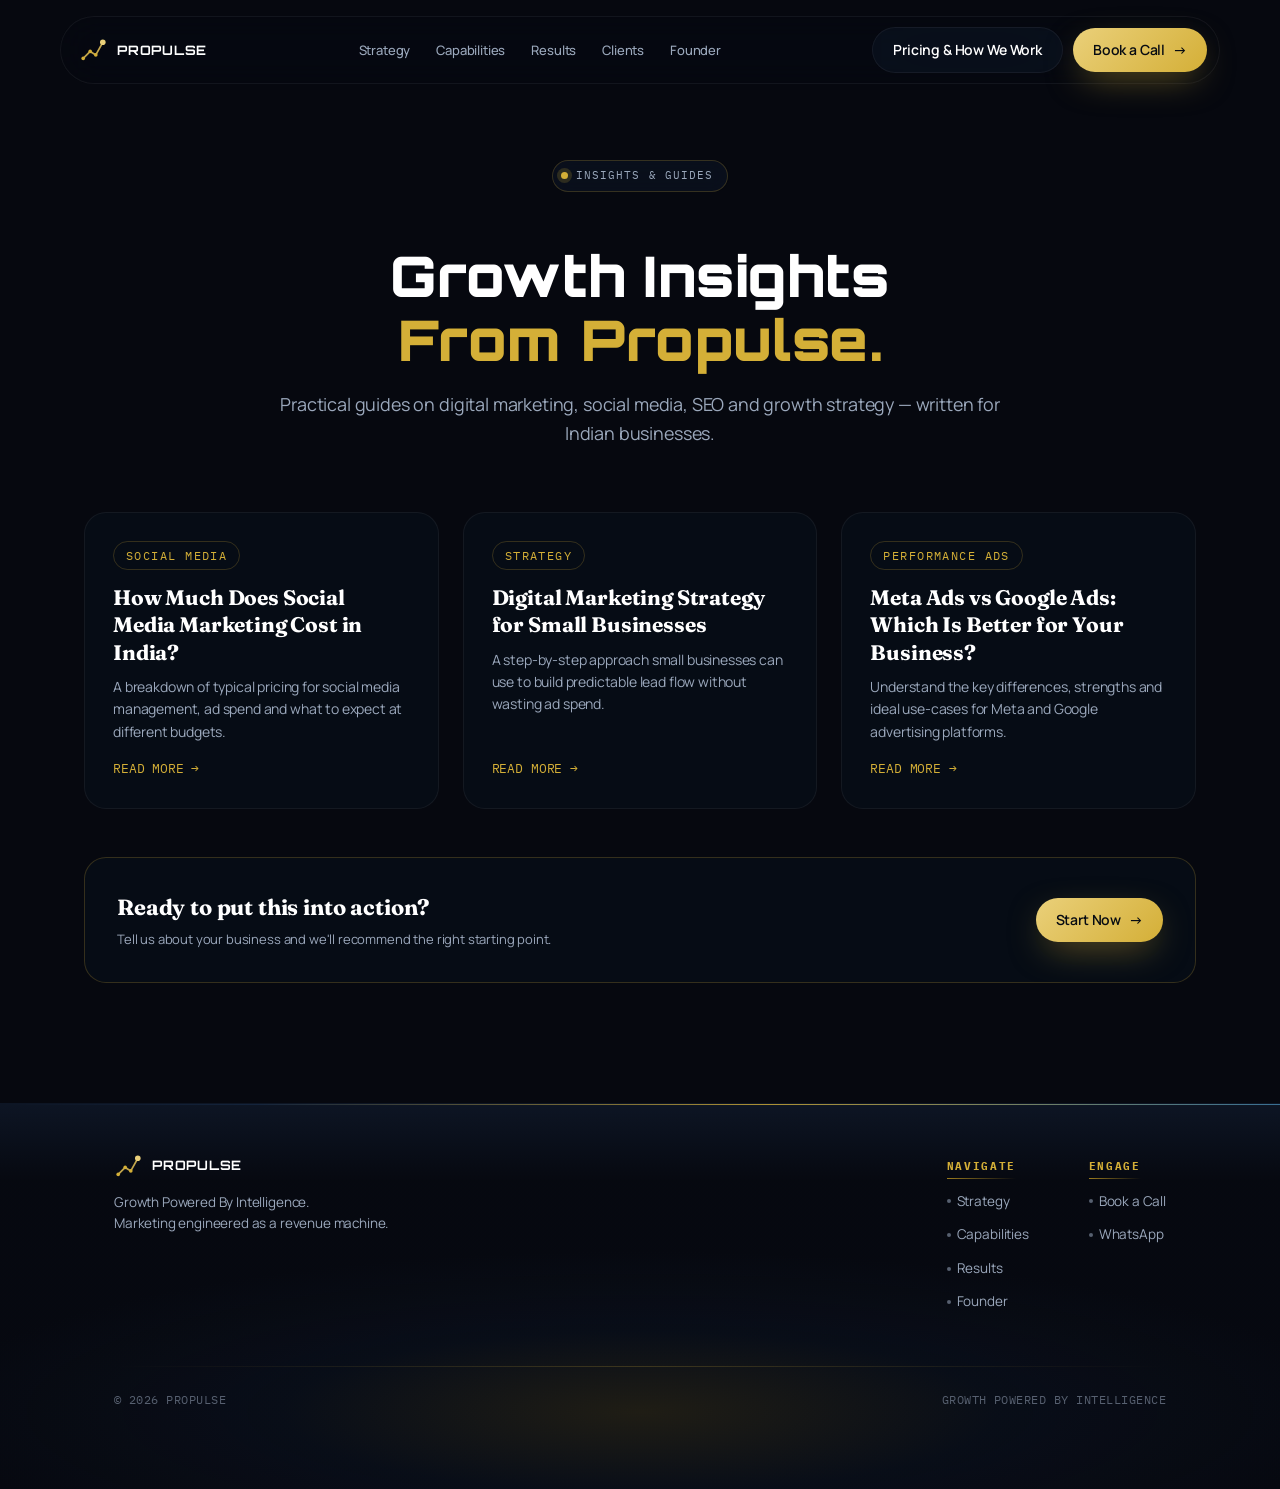
==== blog/index.html @ 57c5f41e "Add SEO blog section with 3 articles and nav links" ====
<!DOCTYPE html>
<html lang="en">
<head>
<meta charset="UTF-8"/>
<meta name="viewport" content="width=device-width,initial-scale=1.0"/>
<title>Digital Marketing Insights & Blog — Propulse</title>
<meta name="description" content="Practical guides on digital marketing, social media marketing, SEO and growth strategy for businesses in India — from Propulse."/>
<meta name="keywords" content="digital marketing blog, social media marketing tips, SEO guide India, digital marketing cost India"/>
<link rel="canonical" href="https://manoj0910wilson.github.io/Propulse/blog/"/>
<meta property="og:title" content="Digital Marketing Insights & Blog — Propulse"/>
<meta property="og:description" content="Practical guides on digital marketing, social media marketing, SEO and growth strategy for businesses in India."/>
<meta property="og:type" content="website"/>
<meta property="og:url" content="https://manoj0910wilson.github.io/Propulse/blog/"/>
<link rel="preconnect" href="https://fonts.googleapis.com">
<link rel="preconnect" href="https://fonts.gstatic.com" crossorigin>
<link href="https://fonts.googleapis.com/css2?family=Orbitron:wght@400;700;900&family=Fraunces:ital,opsz,wght@0,9..144,300..600;1,9..144,300..600&family=Manrope:wght@300;400;500;600;700;800&family=IBM+Plex+Mono:wght@400;500&display=swap" rel="stylesheet">
<link rel="stylesheet" href="../styles.css">
<link rel="stylesheet" href="../extra.css">
</head>
<body class="simple-page">

<nav id="nav" class="nav-static">
  <div class="nav-inner">
    <a href="../index.html" class="brand">
      <svg class="brand-mark" viewBox="0 0 40 40" fill="none" aria-hidden="true">
        <defs><linearGradient id="lg" x1="0" y1="40" x2="40" y2="0"><stop offset="0" stop-color="#9A7B1E"/><stop offset="1" stop-color="#EAD07A"/></linearGradient></defs>
        <path d="M6 32 L16 22 L24 27 L34 9" stroke="url(#lg)" stroke-width="2.5" stroke-linecap="round" stroke-linejoin="round"/>
        <circle cx="6" cy="32" r="2.6" fill="#D4AF37"/><circle cx="16" cy="22" r="2.6" fill="#D4AF37"/><circle cx="24" cy="27" r="2.6" fill="#D4AF37"/><circle cx="34" cy="9" r="4" fill="#EAD07A"/>
      </svg>
      <span>PROPULSE</span>
    </a>
    <div class="nav-links">
      <a href="../index.html#card-strategy">Strategy</a>
      <a href="../index.html#card-capabilities">Capabilities</a>
      <a href="../index.html#card-results">Results</a>
      <a href="../index.html#card-clients">Clients</a>
      <a href="../index.html#card-founder">Founder</a>
    </div>
    <div class="nav-cta">
      <a class="btn btn-ghost" href="../pricing.html">Pricing & How We Work</a>
      <a href="tel:+918939535151" class="btn btn-gold">Book a Call <span class="arr">→</span></a>
      <button class="burger" id="burger" aria-label="Menu"><span></span><span></span><span></span></button>
    </div>
  </div>
</nav>

<div class="mobile-menu" id="mobileMenu">
  <a href="../index.html#card-strategy">Strategy</a>
  <a href="../index.html#card-capabilities">Capabilities</a>
  <a href="../index.html#card-results">Results</a>
  <a href="../index.html#card-clients">Clients</a>
  <a href="../index.html#card-founder">Founder</a>
  <a href="../pricing.html">Pricing & How We Work</a>
  <a href="tel:+918939535151" style="color:var(--gold)">Book a Call</a>
</div>

<main class="simple-main">

  <section class="simple-hero">
    <div class="hero-badge"><span class="dot"></span> INSIGHTS & GUIDES</div>
    <h1 class="simple-title">Growth Insights<br><span>From Propulse.</span></h1>
    <p class="simple-sub">Practical guides on digital marketing, social media, SEO and growth strategy — written for Indian businesses.</p>
  </section>

  <section class="blog-grid">

    <a href="social-media-marketing-cost-india.html" class="blog-card">
      <div class="price-tag gold">SOCIAL MEDIA</div>
      <h3>How Much Does Social Media Marketing Cost in India?</h3>
      <p>A breakdown of typical pricing for social media management, ad spend and what to expect at different budgets.</p>
      <span class="read-more">READ MORE →</span>
    </a>

    <a href="digital-marketing-strategy-small-business.html" class="blog-card">
      <div class="price-tag gold">STRATEGY</div>
      <h3>Digital Marketing Strategy for Small Businesses</h3>
      <p>A step-by-step approach small businesses can use to build predictable lead flow without wasting ad spend.</p>
      <span class="read-more">READ MORE →</span>
    </a>

    <a href="meta-ads-vs-google-ads.html" class="blog-card">
      <div class="price-tag gold">PERFORMANCE ADS</div>
      <h3>Meta Ads vs Google Ads: Which Is Better for Your Business?</h3>
      <p>Understand the key differences, strengths and ideal use-cases for Meta and Google advertising platforms.</p>
      <span class="read-more">READ MORE →</span>
    </a>

  </section>

  <section class="simple-cta-strip">
    <div class="foot-cta-strip">
      <div class="foot-cta-strip-text">
        <h4>Ready to put this into action?</h4>
        <p>Tell us about your business and we'll recommend the right starting point.</p>
      </div>
      <a href="../lead-form.html" class="btn btn-gold">Start Now <span class="arr">→</span></a>
    </div>
  </section>

</main>

<footer id="site-footer" class="footer-static">
  <div class="foot-inner">
    <div class="foot-top">
      <div class="foot-brand">
        <div class="brand">
          <svg class="brand-mark" viewBox="0 0 40 40" fill="none"><defs><linearGradient id="lg2" x1="0" y1="40" x2="40" y2="0"><stop offset="0" stop-color="#9A7B1E"/><stop offset="1" stop-color="#EAD07A"/></linearGradient></defs><path d="M6 32 L16 22 L24 27 L34 9" stroke="url(#lg2)" stroke-width="2.5" stroke-linecap="round" stroke-linejoin="round"/><circle cx="6" cy="32" r="2.6" fill="#D4AF37"/><circle cx="16" cy="22" r="2.6" fill="#D4AF37"/><circle cx="24" cy="27" r="2.6" fill="#D4AF37"/><circle cx="34" cy="9" r="4" fill="#EAD07A"/></svg>
          <span>PROPULSE</span>
        </div>
        <p>Growth Powered By Intelligence.<br>Marketing engineered as a revenue machine.</p>
      </div>
      <div class="foot-cols">
        <div class="foot-col"><h6>Navigate</h6><a href="../index.html#card-strategy">Strategy</a><a href="../index.html#card-capabilities">Capabilities</a><a href="../index.html#card-results">Results</a><a href="../index.html#card-founder">Founder</a></div>
        <div class="foot-col"><h6>Engage</h6><a href="tel:+918939535151">Book a Call</a><a href="https://wa.me/918939535151" target="_blank" rel="noopener">WhatsApp</a></div>
      </div>
    </div>
    <div class="foot-bot">
      <p>© 2026 PROPULSE</p>
      <p>GROWTH POWERED BY INTELLIGENCE</p>
    </div>
  </div>
</footer>

<script>
const burger=document.getElementById('burger'),mm=document.getElementById('mobileMenu');
burger.addEventListener('click',()=>mm.classList.toggle('open'));
</script>
</body>
</html>
---- styles.css ----
/* ═══════════════════════════════════════════════════════
   PROPULSE — IMMERSIVE SCROLL EXPERIENCE
   Fixed Hero · Floating Cards · 3D Three.js · Convergence
═══════════════════════════════════════════════════════ */
:root{
  --bg:#06080f;
  --navy:#0d1524;
  --navy-2:#111827;
  --card:rgba(13,21,36,.75);
  --text:#FFFFFF;
  --muted:#9ba8bc;
  --muted-2:#576070;
  --gold:#D4AF37;
  --gold-bright:#EAD07A;
  --gold-dim:#9A7B1E;
  --gold-glow:rgba(212,175,55,.18);
  --line:rgba(255,255,255,.055);
  --line-gold:rgba(212,175,55,.22);

  --blur:28px;
  --glass:rgba(13,21,36,.6);
  --glass-2:rgba(8,14,24,.72);

  --shadow:0 30px 80px -20px rgba(0,0,0,.9);
  --shadow-gold:0 20px 60px -16px rgba(212,175,55,.35);

  --r-s:10px;--r-m:16px;--r-l:22px;--r-xl:30px;--r-pill:999px;

  --font-display:"Orbitron",monospace;
  --font-serif:"Fraunces",Georgia,serif;
  --font-ui:"Manrope",system-ui,sans-serif;
  --font-mono:"IBM Plex Mono",monospace;
}

*{margin:0;padding:0;box-sizing:border-box}
html{-webkit-text-size-adjust:100%}
body{
  color:var(--text);font-family:var(--font-ui);font-weight:400;line-height:1.6;
  letter-spacing:-.01em;overflow-x:hidden;-webkit-font-smoothing:antialiased;
  background:var(--bg);height:100%;
}
::selection{background:rgba(212,175,55,.25);color:#fff}
a{color:inherit;text-decoration:none}
button{font-family:inherit;cursor:pointer;border:none;background:none;color:inherit}

/* ═══════════════════════════════════════════════════════
   THREE.JS CANVAS — FULL SCREEN FIXED
═══════════════════════════════════════════════════════ */
#three-canvas{
  position:fixed;inset:0;z-index:0;
  background:radial-gradient(ellipse 120% 80% at 50% -10%,rgba(30,58,95,.4) 0%,transparent 55%),
             radial-gradient(ellipse 80% 60% at 100% 20%,rgba(212,175,55,.06) 0%,transparent 50%),
             radial-gradient(ellipse 90% 70% at 0% 80%,rgba(30,58,95,.25) 0%,transparent 55%),
             #06080f;
}

/* ═══════════════════════════════════════════════════════
   SCROLL PROGRESS BAR
═══════════════════════════════════════════════════════ */
#scroll-progress{
  position:fixed;top:0;left:0;height:2px;width:0%;z-index:300;
  background:linear-gradient(90deg,var(--gold-dim),var(--gold-bright),var(--gold-dim));
  box-shadow:0 0 14px 2px rgba(212,175,55,.5);
  transition:width .1s linear;
}

/* ═══════════════════════════════════════════════════════
   STATUS BAR
═══════════════════════════════════════════════════════ */
#status-bar{
  position:fixed;bottom:0;left:0;right:0;z-index:200;
  display:flex;align-items:center;justify-content:space-between;
  padding:8px 24px;
  background:rgba(6,8,15,.85);border-top:1px solid var(--line);
  backdrop-filter:blur(16px);-webkit-backdrop-filter:blur(16px);
  font-family:var(--font-mono);font-size:11px;letter-spacing:.14em;
  transition:opacity .4s;
}
.sb-left{display:flex;align-items:center;gap:20px;flex-wrap:wrap}
.sb-pill{
  display:inline-flex;align-items:center;gap:6px;
  padding:4px 12px;border-radius:var(--r-pill);
  border:1px solid var(--line-gold);background:var(--gold-glow);
  color:var(--gold);font-size:10.5px;letter-spacing:.12em;
  transition:all .4s;
}
.sb-pill .dot{width:6px;height:6px;border-radius:50%;background:var(--muted-2);transition:background .4s,box-shadow .4s}
.sb-pill.active .dot{background:var(--gold);box-shadow:0 0 6px rgba(212,175,55,.7)}
.sb-pill.active{border-color:var(--gold);background:rgba(212,175,55,.12);color:var(--gold-bright)}
.sb-right{display:flex;align-items:center;gap:16px;color:var(--muted-2)}
#sb-section{color:var(--gold);letter-spacing:.18em;font-size:10px}

/* ═══════════════════════════════════════════════════════
   AUDIO TOGGLE
═══════════════════════════════════════════════════════ */
#audio-toggle{
  position:fixed;right:20px;bottom:52px;z-index:210;
  width:44px;height:44px;border-radius:50%;
  background:var(--glass);border:1px solid var(--line-gold);
  display:grid;place-items:center;cursor:pointer;
  backdrop-filter:blur(12px);-webkit-backdrop-filter:blur(12px);
  transition:all .3s;
  box-shadow:0 4px 20px rgba(0,0,0,.5);
}
#audio-toggle:hover{border-color:var(--gold);background:var(--gold-glow);transform:scale(1.08)}
#audio-toggle svg{width:18px;height:18px;stroke:var(--gold);fill:none;stroke-width:1.8;transition:opacity .3s}
#audio-toggle.muted svg.on{opacity:0}
#audio-toggle.muted svg.off{opacity:1}
#audio-toggle:not(.muted) svg.on{opacity:1}
#audio-toggle:not(.muted) svg.off{opacity:0}
.audio-ring{
  position:absolute;border-radius:50%;border:1px solid rgba(212,175,55,.3);
  animation:audioRing 2s ease-out infinite;
}
.audio-ring:nth-child(2){width:56px;height:56px;animation-delay:.5s}
.audio-ring:nth-child(3){width:70px;height:70px;animation-delay:1s}
#audio-toggle.muted .audio-ring{display:none}
@keyframes audioRing{0%{transform:scale(.6);opacity:.8}100%{transform:scale(1);opacity:0}}

/* ═══════════════════════════════════════════════════════
   NAV
═══════════════════════════════════════════════════════ */
#nav{
  position:fixed;top:16px;left:50%;transform:translateX(-50%);z-index:100;
  width:calc(100% - 28px);max-width:1160px;
}
.nav-inner{
  display:flex;align-items:center;justify-content:space-between;
  padding:10px 12px 10px 18px;border-radius:var(--r-pill);
  background:rgba(6,8,15,.5);border:1px solid var(--line);
  backdrop-filter:blur(20px) saturate(160%);-webkit-backdrop-filter:blur(20px) saturate(160%);
  transition:background .4s,border .4s,box-shadow .4s;
}
#nav.scrolled .nav-inner{
  background:rgba(6,8,15,.85);border-color:var(--line-gold);
  box-shadow:0 16px 50px -16px rgba(0,0,0,.8);
}
.brand{display:flex;align-items:center;gap:10px;font-family:var(--font-display);font-size:13px;font-weight:700;letter-spacing:.06em}
.brand-mark{width:28px;height:28px;flex:none}
.nav-links{display:flex;gap:26px;font-size:13px;font-weight:500;color:var(--muted)}
.nav-links a{position:relative;transition:color .25s}
.nav-links a::after{content:"";position:absolute;left:0;bottom:-4px;width:0;height:1px;background:var(--gold);transition:width .3s}
.nav-links a:hover,.nav-links a.active{color:var(--text)}
.nav-links a:hover::after,.nav-links a.active::after{width:100%}
.nav-cta{display:flex;align-items:center;gap:10px}
.btn{display:inline-flex;align-items:center;gap:8px;font-family:var(--font-ui);font-weight:600;font-size:14px;padding:11px 20px;border-radius:var(--r-pill);transition:transform .35s cubic-bezier(.16,1,.3,1),box-shadow .35s,background .25s;white-space:nowrap}
.btn .arr{transition:transform .35s cubic-bezier(.16,1,.3,1)}
.btn:hover .arr{transform:translateX(4px)}
.btn-gold{background:linear-gradient(135deg,var(--gold-bright),var(--gold));color:#070B12;box-shadow:0 12px 36px -10px rgba(212,175,55,.55)}
.btn-gold:hover{transform:translateY(-2px);box-shadow:0 20px 50px -12px rgba(212,175,55,.8)}
.btn-ghost{background:var(--glass);border:1px solid var(--line);color:var(--text);backdrop-filter:blur(var(--blur));-webkit-backdrop-filter:blur(var(--blur))}
.btn-ghost:hover{transform:translateY(-2px);border-color:var(--line-gold)}
.btn-wa{background:linear-gradient(135deg,#2bd16a,#1faa52);color:#04140a;box-shadow:0 12px 36px -10px rgba(37,209,106,.45)}
.btn-wa:hover{transform:translateY(-2px)}
.burger{display:none;flex-direction:column;gap:5px;padding:8px}
.burger span{width:22px;height:2px;background:var(--text);border-radius:2px;transition:.3s}
@media(max-width:900px){.nav-links{display:none}.nav-cta .btn-ghost{display:none}.burger{display:flex}}

.mobile-menu{
  position:fixed;inset:0;z-index:99;background:rgba(4,6,12,.97);
  backdrop-filter:blur(24px);-webkit-backdrop-filter:blur(24px);
  display:flex;flex-direction:column;justify-content:center;align-items:center;gap:6px;
  opacity:0;pointer-events:none;transition:opacity .4s;
}
.mobile-menu.open{opacity:1;pointer-events:auto}
.mobile-menu a{font-family:var(--font-serif);font-size:32px;color:var(--muted);padding:8px;transition:color .25s}
.mobile-menu a:hover{color:var(--gold)}

/* ═══════════════════════════════════════════════════════
   SCROLL CONTAINER — IMMERSIVE
═══════════════════════════════════════════════════════ */
#scroll-container{position:relative;z-index:10}

/* ═══════════════════════════════════════════════════════
   FIXED HERO
═══════════════════════════════════════════════════════ */
#hero{
  position:fixed;inset:0;z-index:10;
  display:flex;align-items:center;justify-content:center;
  pointer-events:none;
  transition:opacity .6s ease,transform .6s ease;
}
#hero.hidden{opacity:0;transform:scale(.97);pointer-events:none}
.hero-content{
  text-align:center;max-width:820px;padding:0 24px;
  pointer-events:auto;
}
.hero-badge{
  display:inline-flex;align-items:center;gap:8px;padding:6px 14px 6px 8px;
  border-radius:var(--r-pill);background:var(--glass);border:1px solid var(--line-gold);
  font-family:var(--font-mono);font-size:11px;letter-spacing:.1em;color:var(--muted);
  backdrop-filter:blur(10px);-webkit-backdrop-filter:blur(10px);
  margin-bottom:32px;
  animation:fadeSlideUp .9s cubic-bezier(.16,1,.3,1) .2s both;
}
.hero-badge .dot{width:7px;height:7px;border-radius:50%;background:var(--gold);box-shadow:0 0 0 4px rgba(212,175,55,.18);animation:pulseDot 2.6s ease-in-out infinite}
@keyframes pulseDot{0%,100%{box-shadow:0 0 0 4px rgba(212,175,55,.18)}50%{box-shadow:0 0 0 10px rgba(212,175,55,0)}}

.hero-title{
  font-family:var(--font-display);font-size:clamp(40px,7.5vw,92px);
  font-weight:900;letter-spacing:.04em;line-height:1.0;
  margin-bottom:20px;
}
.hero-title .line1{
  display:block;
  animation:fadeSlideUp .95s cubic-bezier(.16,1,.3,1) .35s both;
}
.hero-title .line2{
  display:block;color:var(--gold);
  animation:glitch 6s steps(1) 1.4s infinite,fadeSlideUp .95s cubic-bezier(.16,1,.3,1) .5s both;
  position:relative;
}
@keyframes glitch{
  0%,90%,100%{clip-path:none;transform:none;text-shadow:0 0 30px rgba(212,175,55,.6)}
  91%{clip-path:inset(20% 0 60% 0);transform:translateX(-3px);text-shadow:-3px 0 #ff006e,3px 0 #00ffff}
  92%{clip-path:inset(60% 0 10% 0);transform:translateX(3px);text-shadow:3px 0 #ff006e,-3px 0 #00ffff}
  93%{clip-path:none;transform:none;text-shadow:0 0 30px rgba(212,175,55,.6)}
  94%{clip-path:inset(40% 0 40% 0);transform:translateX(-2px);text-shadow:-2px 0 #ff006e}
  95%{clip-path:none;transform:none;text-shadow:0 0 30px rgba(212,175,55,.6)}
}
@keyframes fadeSlideUp{from{opacity:0;transform:translateY(24px)}to{opacity:1;transform:none}}

.hero-sub{
  color:var(--muted);font-size:clamp(15px,1.4vw,19px);
  max-width:480px;margin:0 auto 36px;
  animation:fadeSlideUp .95s cubic-bezier(.16,1,.3,1) .65s both;
}
.hero-cta{
  display:flex;gap:12px;justify-content:center;flex-wrap:wrap;
  animation:fadeSlideUp .95s cubic-bezier(.16,1,.3,1) .8s both;
}
.scroll-hint{
  position:absolute;bottom:88px;left:50%;transform:translateX(-50%);
  font-family:var(--font-mono);font-size:10px;letter-spacing:.2em;color:var(--muted-2);
  display:flex;flex-direction:column;align-items:center;gap:8px;
  animation:fadeSlideUp 1s ease 1.6s both;
  pointer-events:none;
}
.scroll-hint::after{content:"";width:1px;height:36px;background:linear-gradient(180deg,var(--muted-2),transparent);animation:scrollPulse 2s ease-in-out infinite}
@keyframes scrollPulse{0%,100%{opacity:.4;transform:scaleY(.8)}50%{opacity:1;transform:scaleY(1)}}

/* ═══════════════════════════════════════════════════════
   SCROLL SPACER — creates the scroll journey
═══════════════════════════════════════════════════════ */
.scroll-spacer{height:100vh;position:relative;z-index:-1}

/* ═══════════════════════════════════════════════════════
   FLOATING SCROLL CARDS — 3D IMMERSIVE UPGRADE
═══════════════════════════════════════════════════════ */
.float-section{
  min-height:100vh;display:flex;align-items:center;justify-content:center;
  padding:80px 24px 80px;position:relative;z-index:20;
  perspective:1400px;
}

/* Ambient glow orb that follows cursor inside card */
.card-ambient-orb{
  position:absolute;width:420px;height:420px;border-radius:50%;
  background:radial-gradient(circle,rgba(212,175,55,.22) 0%,rgba(30,58,95,.12) 40%,transparent 70%);
  filter:blur(40px);pointer-events:none;
  transform:translate(-50%,-50%);
  transition:opacity .5s;opacity:0;z-index:0;
}

/* Holographic scan line overlay */
.card-holo-scan{
  position:absolute;inset:0;border-radius:inherit;pointer-events:none;z-index:1;overflow:hidden;
  opacity:0;transition:opacity .4s;
}
.card-holo-scan::after{
  content:"";position:absolute;left:0;right:0;height:2px;
  background:linear-gradient(90deg,transparent,rgba(212,175,55,.6),rgba(100,200,255,.4),rgba(212,175,55,.6),transparent);
  filter:blur(1px);
  animation:holoScan 3s linear infinite;
  box-shadow:0 0 12px 2px rgba(212,175,55,.3);
}
@keyframes holoScan{
  0%{top:-2px;opacity:0}
  5%{opacity:1}
  95%{opacity:1}
  100%{top:100%;opacity:0}
}

/* Corner hex accents */
.card-corner{
  position:absolute;width:28px;height:28px;pointer-events:none;z-index:2;opacity:0;
  transition:opacity .4s;
}
.card-corner svg{stroke:var(--gold);fill:none;stroke-width:1.5;opacity:.7}
.card-corner.tl{top:12px;left:12px}
.card-corner.tr{top:12px;right:12px;transform:rotate(90deg)}
.card-corner.bl{bottom:12px;left:12px;transform:rotate(-90deg)}
.card-corner.br{bottom:12px;right:12px;transform:rotate(180deg)}

/* Edge light beams */
.card-edge-light{
  position:absolute;pointer-events:none;z-index:1;
  background:linear-gradient(90deg,transparent,rgba(212,175,55,.15),transparent);
  opacity:0;transition:opacity .6s;border-radius:inherit;
}
.card-edge-light.top{top:0;left:0;right:0;height:1px;
  background:linear-gradient(90deg,transparent,rgba(212,175,55,.8),rgba(100,210,255,.4),rgba(212,175,55,.8),transparent)}
.card-edge-light.left{top:0;bottom:0;left:0;width:1px;
  background:linear-gradient(180deg,transparent,rgba(212,175,55,.5),transparent)}

/* Depth grid pattern */
.card-depth-grid{
  position:absolute;inset:0;border-radius:inherit;pointer-events:none;z-index:0;opacity:0;
  background-image:
    linear-gradient(rgba(212,175,55,.025) 1px,transparent 1px),
    linear-gradient(90deg,rgba(212,175,55,.025) 1px,transparent 1px);
  background-size:40px 40px;
  transition:opacity .5s;
}

.float-card{
  width:100%;max-width:900px;
  background:var(--glass-2);border:1px solid var(--line);
  border-radius:var(--r-xl);padding:clamp(32px,5vw,64px);
  backdrop-filter:blur(var(--blur)) saturate(140%);-webkit-backdrop-filter:blur(var(--blur)) saturate(140%);
  box-shadow:var(--shadow),inset 0 1px 0 rgba(255,255,255,.06);
  position:relative;overflow:hidden;
  opacity:0;
  transform:translateY(80px) translateZ(-120px) rotateX(8deg) scale(.95);
  transition:
    opacity 1.1s cubic-bezier(.16,1,.3,1),
    transform 1.1s cubic-bezier(.16,1,.3,1),
    box-shadow .5s ease;
  will-change:transform;
  transform-style:preserve-3d;
  cursor:none;
}

/* Gradient border */
.float-card::before{
  content:"";position:absolute;inset:0;border-radius:inherit;padding:1px;pointer-events:none;z-index:3;
  background:linear-gradient(135deg,rgba(255,255,255,.35),rgba(255,255,255,0) 30%,rgba(212,175,55,0) 60%,rgba(212,175,55,.35));
  -webkit-mask:linear-gradient(#000 0 0) content-box,linear-gradient(#000 0 0);
  -webkit-mask-composite:xor;mask-composite:exclude;
  opacity:.5;transition:opacity .4s;
}

/* Active glow state */
.float-card::after{
  content:"";position:absolute;inset:-2px;border-radius:calc(var(--r-xl)+2px);pointer-events:none;z-index:-1;
  background:transparent;
  box-shadow:0 0 0 0 transparent;
  transition:box-shadow .5s ease;
}

.float-card:hover::before{opacity:1}
.float-card:hover::after{
  box-shadow:
    0 0 40px 4px rgba(212,175,55,.15),
    0 0 80px 8px rgba(30,58,95,.2),
    inset 0 0 60px 0 rgba(212,175,55,.04);
}
.float-card:hover .card-ambient-orb{opacity:1}
.float-card:hover .card-holo-scan{opacity:1}
.float-card:hover .card-corner{opacity:1}
.float-card:hover .card-edge-light{opacity:1}
.float-card:hover .card-depth-grid{opacity:1}

/* Click pulse */
.float-card.clicked{
  animation:cardClickPulse .5s ease forwards;
}
@keyframes cardClickPulse{
  0%{box-shadow:0 0 0 0 rgba(212,175,55,.4),var(--shadow)}
  40%{box-shadow:0 0 0 24px rgba(212,175,55,0),0 0 60px 16px rgba(212,175,55,.3),var(--shadow)}
  100%{box-shadow:0 0 0 0 rgba(212,175,55,0),var(--shadow)}
}

.float-card.visible{
  opacity:1;
  transform:translateY(0) translateZ(0) rotateX(0deg) scale(1);
}
.float-card.exit{
  opacity:0;
  transform:translateY(-40px) translateZ(-60px) rotateX(-5deg) scale(.97);
}

/* card number accent */
.card-num{
  position:absolute;top:clamp(20px,3vw,32px);right:clamp(20px,3vw,32px);
  font-family:var(--font-display);font-size:clamp(60px,8vw,110px);font-weight:900;
  color:rgba(212,175,55,.04);line-height:1;letter-spacing:.04em;pointer-events:none;
  user-select:none;
}
.eyebrow-sm{
  font-family:var(--font-mono);font-size:11px;letter-spacing:.28em;text-transform:uppercase;
  color:var(--gold);display:inline-flex;align-items:center;gap:10px;margin-bottom:20px;
}
.eyebrow-sm::before{content:"";width:24px;height:1px;background:linear-gradient(90deg,var(--gold),transparent)}
h2.card-h{
  font-family:var(--font-serif);font-weight:400;
  font-size:clamp(30px,4.5vw,54px);line-height:1.08;letter-spacing:-.025em;
  margin-bottom:16px;
}
h2.card-h em{color:var(--gold);font-style:italic}
.card-body{color:var(--muted);font-size:clamp(15px,1.3vw,17px);line-height:1.7}

/* ---- CARD 1 — Strategy ---- */
.card1-grid{display:grid;grid-template-columns:1fr 1fr;gap:32px;margin-top:36px}
@media(max-width:680px){.card1-grid{grid-template-columns:1fr}}
.stat-block{padding:24px;border-radius:var(--r-l);background:rgba(212,175,55,.05);border:1px solid var(--line-gold)}
.stat-num{font-family:var(--font-serif);font-size:clamp(38px,5vw,60px);color:var(--gold);line-height:1;letter-spacing:-.02em}
.stat-label{font-family:var(--font-mono);font-size:10.5px;letter-spacing:.18em;text-transform:uppercase;color:var(--muted-2);margin-top:8px}
.stat-delta{font-size:12px;color:#2bd16a;font-family:var(--font-mono);margin-top:6px}
.tl-mini{margin-top:32px}
.tl-mini-item{display:flex;gap:14px;padding:14px 0;border-bottom:1px solid var(--line);align-items:flex-start}
.tl-mini-item:last-child{border-bottom:none}
.tl-dot{width:10px;height:10px;border-radius:50%;background:var(--bg);border:2px solid var(--gold);flex:none;margin-top:5px;box-shadow:0 0 0 4px rgba(212,175,55,.1)}
.tl-mini-item h5{font-size:15px;font-weight:700;margin-bottom:4px}
.tl-mini-item p{color:var(--muted);font-size:13.5px}

/* ---- CARD 2 — Capabilities ---- */
.cap-grid-mini{display:grid;grid-template-columns:repeat(3,1fr);gap:16px;margin-top:32px}
@media(max-width:680px){.cap-grid-mini{grid-template-columns:repeat(2,1fr)}}
@media(max-width:420px){.cap-grid-mini{grid-template-columns:1fr}}
.cap-item{
  padding:20px;border-radius:var(--r-m);
  background:rgba(30,58,95,.18);border:1px solid rgba(30,58,95,.5);
  transition:border-color .3s,background .3s,transform .3s;
  cursor:default;
}
.cap-item:hover{border-color:var(--line-gold);background:rgba(212,175,55,.05);transform:translateY(-3px)}
.cap-ic-sm{width:38px;height:38px;border-radius:10px;display:grid;place-items:center;margin-bottom:12px;background:rgba(212,175,55,.08);border:1px solid rgba(212,175,55,.18)}
.cap-ic-sm svg{width:20px;height:20px;stroke:var(--gold);fill:none;stroke-width:1.8}
.cap-item h4{font-size:13.5px;font-weight:700;margin-bottom:4px;letter-spacing:-.01em}
.cap-item p{color:var(--muted);font-size:12.5px;line-height:1.5}
.cap-badge{
  display:inline-flex;align-items:center;gap:6px;margin-top:8px;
  font-family:var(--font-mono);font-size:10px;letter-spacing:.1em;color:var(--gold);
  padding:3px 8px;border-radius:var(--r-pill);background:rgba(212,175,55,.08);border:1px solid rgba(212,175,55,.2);
}
.cap-badge .live-dot{width:5px;height:5px;border-radius:50%;background:var(--gold);animation:pulseDot 2s ease-in-out infinite}

/* ---- CARD 3 — Results ---- */
.results-grid{display:grid;grid-template-columns:1.4fr 1fr;gap:24px;margin-top:32px}
@media(max-width:680px){.results-grid{grid-template-columns:1fr}}
.result-panel{padding:24px;border-radius:var(--r-l);background:var(--glass);border:1px solid var(--line);backdrop-filter:blur(12px);-webkit-backdrop-filter:blur(12px)}
.result-panel h5{font-family:var(--font-mono);font-size:11px;letter-spacing:.14em;text-transform:uppercase;color:var(--muted);margin-bottom:16px}
.metric-pair{display:grid;grid-template-columns:1fr 1fr;gap:16px}
.metric-item .mn{font-family:var(--font-serif);font-size:clamp(28px,3.5vw,44px);line-height:1;color:var(--text)}
.metric-item .mn span{color:var(--gold);font-size:.7em}
.metric-item .ml{font-family:var(--font-mono);font-size:10px;letter-spacing:.14em;text-transform:uppercase;color:var(--muted-2);margin-top:6px}
.metric-item .md{font-size:12px;color:#2bd16a;font-family:var(--font-mono);margin-top:4px}
.bars-mini{display:flex;align-items:flex-end;gap:7px;height:80px;margin-top:20px;border-bottom:1px solid var(--line);padding-bottom:4px}
.bars-mini .bm{flex:1;border-radius:4px 4px 0 0;background:linear-gradient(180deg,var(--gold),rgba(212,175,55,.1));transform-origin:bottom;transform:scaleY(0);transition:transform .9s cubic-bezier(.16,1,.3,1)}
.bars-mini.go .bm{transform:scaleY(1)}
.bars-mini .bm:nth-child(1){transition-delay:.0s}.bars-mini .bm:nth-child(2){transition-delay:.07s}.bars-mini .bm:nth-child(3){transition-delay:.14s}.bars-mini .bm:nth-child(4){transition-delay:.21s}.bars-mini .bm:nth-child(5){transition-delay:.28s}.bars-mini .bm:nth-child(6){transition-delay:.35s}.bars-mini .bm:nth-child(7){transition-delay:.42s}.bars-mini .bm:nth-child(8){transition-delay:.49s}
.donut-mini-wrap{display:flex;align-items:center;gap:16px;margin-top:16px}
.donut-mini{position:relative;width:90px;height:90px;flex:none}
.donut-mini .dpc{font-family:var(--font-serif);position:absolute;inset:0;display:grid;place-items:center;font-size:18px;color:var(--gold)}
.donut-legend-mini{font-size:12px;color:var(--muted)}
.donut-legend-mini li{display:flex;align-items:center;gap:8px;margin-bottom:6px;list-style:none}
.donut-legend-mini .sw{width:8px;height:8px;border-radius:2px}

/* ---- CARD 4 — Founder ---- */
.founder-layout{display:grid;grid-template-columns:.7fr 1.3fr;gap:36px;align-items:start;margin-top:28px}
@media(max-width:680px){.founder-layout{grid-template-columns:1fr}}
.portrait-mini{
  aspect-ratio:1/1.2;border-radius:var(--r-xl);overflow:hidden;
  background:linear-gradient(160deg,#16203a,#0a0f18);border:1px solid var(--line-gold);
  display:grid;place-items:center;box-shadow:var(--shadow-gold);position:relative;
}
.portrait-mini::before{content:"";position:absolute;inset:0;background:radial-gradient(circle at 50% 30%,rgba(212,175,55,.2),transparent 60%)}
.portrait-mini .ring-sm{position:absolute;width:75%;aspect-ratio:1;border-radius:50%;border:1px solid rgba(212,175,55,.2);animation:spin 36s linear infinite}
.portrait-mini .ring-sm.r2{width:55%;border-color:rgba(30,58,95,.5);animation-direction:reverse;animation-duration:26s}
@keyframes spin{to{transform:rotate(360deg)}}
.portrait-mini .ini{font-family:var(--font-serif);font-size:80px;color:var(--gold);position:relative;z-index:1;text-shadow:0 0 60px rgba(212,175,55,.45)}
.portrait-mini .cap{position:absolute;bottom:12px;left:12px;font-family:var(--font-mono);font-size:10px;letter-spacing:.14em;text-transform:uppercase;color:var(--muted);z-index:1}
.founder-roles-mini{display:flex;gap:6px;flex-wrap:wrap;margin:12px 0 16px}
.founder-roles-mini span{font-family:var(--font-mono);font-size:10px;letter-spacing:.08em;text-transform:uppercase;color:var(--gold);border:1px solid rgba(212,175,55,.28);background:rgba(212,175,55,.04);padding:4px 10px;border-radius:var(--r-pill)}
.founder-quote{font-family:var(--font-serif);font-size:clamp(18px,2.6vw,26px);line-height:1.3;letter-spacing:-.02em;color:var(--text);margin-bottom:16px}
.founder-quote em{color:var(--gold);font-style:italic}
.founder-bio p{color:var(--muted);font-size:14.5px;margin-bottom:10px}
.sign-mini{display:flex;align-items:center;gap:12px;margin-top:20px;padding-top:16px;border-top:1px solid var(--line)}
.sign-mini .nm{font-weight:700;font-size:15px}
.sign-mini .rl{color:var(--muted);font-size:12px;font-family:var(--font-mono);letter-spacing:.04em}

/* ═══════════════════════════════════════════════════════
   CONVERGENCE OVERLAY
═══════════════════════════════════════════════════════ */
#convergence{
  position:fixed;inset:0;z-index:150;
  display:flex;align-items:center;justify-content:center;
  opacity:0;pointer-events:none;
  transition:opacity .8s ease;
}
#convergence.active{opacity:1;pointer-events:auto}
.conv-bg{
  position:absolute;inset:0;
  background:rgba(6,8,15,.94);
  backdrop-filter:blur(32px) saturate(140%);-webkit-backdrop-filter:blur(32px) saturate(140%);
}
.conv-sphere{
  position:absolute;width:600px;height:600px;border-radius:50%;
  background:radial-gradient(circle,rgba(212,175,55,.18) 0%,rgba(30,58,95,.12) 40%,transparent 70%);
  filter:blur(60px);animation:spherePulse 4s ease-in-out infinite;
}
@keyframes spherePulse{0%,100%{transform:scale(.95);opacity:.7}50%{transform:scale(1.05);opacity:1}}
.conv-rings{position:absolute;width:500px;height:500px;pointer-events:none}
.conv-ring{
  position:absolute;border-radius:50%;border-style:solid;top:50%;left:50%;transform:translate(-50%,-50%);
  animation:convRingExpand 3s ease-out infinite;
}
.conv-ring:nth-child(1){width:180px;height:180px;border-width:1px;border-color:rgba(212,175,55,.5);animation-delay:0s}
.conv-ring:nth-child(2){width:300px;height:300px;border-width:1px;border-color:rgba(212,175,55,.3);animation-delay:.6s}
.conv-ring:nth-child(3){width:420px;height:420px;border-width:1px;border-color:rgba(212,175,55,.15);animation-delay:1.2s}
.conv-ring:nth-child(4){width:500px;height:500px;border-width:1px;border-color:rgba(212,175,55,.07);animation-delay:1.8s}
@keyframes convRingExpand{0%{transform:translate(-50%,-50%) scale(.7);opacity:.9}100%{transform:translate(-50%,-50%) scale(1.1);opacity:0}}
.conv-content{position:relative;z-index:10;text-align:center;padding:24px;max-width:680px}
.conv-badge{
  display:inline-flex;align-items:center;gap:8px;padding:6px 14px 6px 8px;
  border-radius:var(--r-pill);background:rgba(212,175,55,.1);border:1px solid var(--line-gold);
  font-family:var(--font-mono);font-size:10px;letter-spacing:.16em;color:var(--gold);
  margin-bottom:24px;animation:fadeSlideUp .7s ease both;
}
#convergence.active .conv-badge{animation-delay:.1s}
.conv-title{
  font-family:var(--font-display);font-size:clamp(36px,6vw,72px);font-weight:900;
  letter-spacing:.04em;line-height:1;margin-bottom:16px;
  animation:fadeSlideUp .7s ease both;
}
#convergence.active .conv-title{animation-delay:.2s}
.conv-title span{color:var(--gold);display:block}
.conv-sub{
  color:var(--muted);font-size:clamp(15px,1.4vw,18px);max-width:440px;margin:0 auto 32px;
  animation:fadeSlideUp .7s ease both;
}
#convergence.active .conv-sub{animation-delay:.3s}
.conv-cta{
  display:flex;gap:12px;justify-content:center;flex-wrap:wrap;
  animation:fadeSlideUp .7s ease both;
}
#convergence.active .conv-cta{animation-delay:.4s}
.conv-systems{
  display:flex;gap:8px;justify-content:center;flex-wrap:wrap;margin-top:24px;
  animation:fadeSlideUp .7s ease both;
}
#convergence.active .conv-systems{animation-delay:.5s}
.conv-systems span{
  font-family:var(--font-mono);font-size:10px;letter-spacing:.12em;text-transform:uppercase;
  color:var(--muted);padding:5px 12px;border-radius:var(--r-pill);
  border:1px solid var(--line);background:rgba(255,255,255,.02);
}
.conv-close{
  position:absolute;top:20px;right:20px;
  width:40px;height:40px;border-radius:50%;
  background:var(--glass);border:1px solid var(--line);
  display:grid;place-items:center;cursor:pointer;
  font-size:18px;color:var(--muted);transition:all .3s;z-index:11;
}
.conv-close:hover{border-color:var(--line-gold);color:var(--gold)}

/* ═══════════════════════════════════════════════════════
   MARQUEE
═══════════════════════════════════════════════════════ */
.marquee-wrap{position:relative;z-index:20;border-top:1px solid var(--line);border-bottom:1px solid var(--line);padding:18px 0;overflow:hidden;
  -webkit-mask-image:linear-gradient(90deg,transparent,#000 10%,#000 90%,transparent);
  mask-image:linear-gradient(90deg,transparent,#000 10%,#000 90%,transparent);}
.marquee-track{display:flex;gap:48px;width:max-content;animation:marqueeScroll 30s linear infinite;align-items:center}
.marquee-track span{font-family:var(--font-mono);font-size:12px;letter-spacing:.18em;text-transform:uppercase;color:var(--muted-2);display:flex;align-items:center;gap:48px}
.marquee-track span::after{content:"◆";color:var(--gold);font-size:7px}
@keyframes marqueeScroll{to{transform:translateX(-50%)}}

/* ═══════════════════════════════════════════════════════
   FOOTER — CINEMATIC 3D AMBIENT
═══════════════════════════════════════════════════════ */
footer{
  position:relative;z-index:20;
  border-top:1px solid transparent;padding:0 0 80px;
  background:transparent;
  overflow:hidden;
}

/* Animated top border */
footer::before{
  content:"";position:absolute;top:0;left:0;right:0;height:1px;z-index:10;
  background:linear-gradient(90deg,
    transparent 0%,
    rgba(30,58,95,.4) 10%,
    rgba(212,175,55,.8) 30%,
    rgba(100,200,255,.5) 50%,
    rgba(212,175,55,.8) 70%,
    rgba(30,58,95,.4) 90%,
    transparent 100%);
  animation:footerBorderFlow 4s linear infinite;
  background-size:200% 100%;
}
@keyframes footerBorderFlow{
  0%{background-position:100% 0}
  100%{background-position:-100% 0}
}

/* Deep backdrop */
footer::after{
  content:"";position:absolute;inset:0;z-index:-1;
  background:
    radial-gradient(ellipse 80% 60% at var(--fx,50%) var(--fy,80%),
      rgba(212,175,55,.12) 0%,
      rgba(30,58,95,.1) 35%,
      transparent 70%),
    linear-gradient(180deg,rgba(6,8,15,.0) 0%,rgba(6,8,15,.95) 20%);
  transition:--fx .2s,--fy .2s;
}

/* Ambient cursor light in footer */
.foot-cursor-light{
  position:absolute;width:600px;height:600px;border-radius:50%;
  background:radial-gradient(circle,rgba(212,175,55,.18) 0%,rgba(30,58,95,.1) 30%,transparent 65%);
  filter:blur(60px);pointer-events:none;z-index:0;
  transform:translate(-50%,-50%);
  transition:transform .08s linear;opacity:0;
  transition:opacity .4s;
}
footer:hover .foot-cursor-light{opacity:1}

/* Floating data particles in footer */
.foot-particle{
  position:absolute;border-radius:50%;pointer-events:none;
  animation:footParticleFloat linear infinite;opacity:0;
}
@keyframes footParticleFloat{
  0%{transform:translateY(0) translateX(0);opacity:0}
  10%{opacity:1}
  90%{opacity:.6}
  100%{transform:translateY(-120px) translateX(var(--drift,20px));opacity:0}
}

/* Grid horizon lines */
.foot-horizon{
  position:absolute;bottom:0;left:0;right:0;height:200px;pointer-events:none;z-index:0;
  background:
    linear-gradient(0deg,transparent 0%,transparent calc(100% - 1px),rgba(212,175,55,.06) 100%),
    linear-gradient(0deg,transparent 0%,transparent calc(50% - 0.5px),rgba(212,175,55,.04) 50%,transparent 51%);
  background-size:100% 40px, 100% 80px;
  mask-image:linear-gradient(0deg,rgba(0,0,0,.8) 0%,transparent 100%);
  -webkit-mask-image:linear-gradient(0deg,rgba(0,0,0,.8) 0%,transparent 100%);
}

/* Vertical neon lines in footer */
.foot-vlines{
  position:absolute;inset:0;pointer-events:none;z-index:0;
  background:repeating-linear-gradient(
    90deg,
    transparent 0px,
    transparent 199px,
    rgba(212,175,55,.03) 199px,
    rgba(212,175,55,.03) 200px
  );
}

.foot-inner{max-width:1100px;margin:0 auto;padding:48px 24px 0;position:relative;z-index:5}
.foot-top{display:flex;justify-content:space-between;gap:40px;flex-wrap:wrap;margin-bottom:40px}
.foot-brand{max-width:280px}
.foot-brand .brand{margin-bottom:12px}
.foot-brand p{color:var(--muted);font-size:13.5px;line-height:1.6}

/* Brand with glow on hover */
.foot-brand .brand{
  display:inline-flex;align-items:center;gap:10px;
  font-family:var(--font-display);font-size:13px;font-weight:700;letter-spacing:.06em;
  transition:text-shadow .3s;
}
.foot-brand .brand:hover{text-shadow:0 0 20px rgba(212,175,55,.5)}

.foot-cols{display:flex;gap:60px;flex-wrap:wrap}
.foot-col h6{
  font-family:var(--font-mono);font-size:10.5px;letter-spacing:.16em;text-transform:uppercase;
  color:var(--gold);margin-bottom:16px;
  position:relative;display:inline-block;
}
.foot-col h6::after{
  content:"";position:absolute;left:0;bottom:-4px;width:100%;height:1px;
  background:linear-gradient(90deg,var(--gold-dim),transparent);
}
.foot-col a{
  display:flex;align-items:center;gap:6px;
  color:var(--muted);font-size:13.5px;margin-bottom:12px;transition:color .25s,transform .25s;
}
.foot-col a::before{
  content:"";width:4px;height:4px;border-radius:50%;background:var(--muted-2);
  flex:none;transition:background .3s,box-shadow .3s;
}
.foot-col a:hover{color:var(--gold);transform:translateX(4px)}
.foot-col a:hover::before{background:var(--gold);box-shadow:0 0 6px rgba(212,175,55,.6)}

/* Bottom bar with 3D depth effect */
.foot-bot{
  display:flex;justify-content:space-between;align-items:center;
  padding-top:24px;margin-top:24px;
  border-top:1px solid transparent;flex-wrap:wrap;gap:12px;
  position:relative;
}
.foot-bot::before{
  content:"";position:absolute;top:0;left:0;right:0;height:1px;
  background:linear-gradient(90deg,transparent,var(--line-gold),transparent);
}
.foot-bot p{color:var(--muted-2);font-size:12px;font-family:var(--font-mono);letter-spacing:.04em;transition:color .3s}
.foot-bot p:hover{color:var(--gold)}

/* Footer CTA strip */
.foot-cta-strip{
  display:flex;align-items:center;justify-content:space-between;flex-wrap:wrap;gap:20px;
  padding:28px 32px;border-radius:var(--r-l);
  background:rgba(212,175,55,.04);
  border:1px solid rgba(212,175,55,.12);
  margin-bottom:40px;
  position:relative;overflow:hidden;
  transition:background .3s,border-color .4s;
}
.foot-cta-strip::before{
  content:"";position:absolute;left:-100%;top:0;bottom:0;width:100%;
  background:linear-gradient(90deg,transparent,rgba(212,175,55,.06),transparent);
  animation:footStripShimmer 4s linear infinite;
}
@keyframes footStripShimmer{to{left:100%}}
.foot-cta-strip:hover{background:rgba(212,175,55,.07);border-color:rgba(212,175,55,.25)}
.foot-cta-strip-text h4{font-family:var(--font-serif);font-size:22px;margin-bottom:4px}
.foot-cta-strip-text h4 em{color:var(--gold);font-style:italic}
.foot-cta-strip-text p{color:var(--muted);font-size:13px}

/* Status indicator row */
.foot-status-row{
  display:flex;gap:24px;flex-wrap:wrap;margin-bottom:32px;padding:16px 0;
  border-bottom:1px solid var(--line);
}
.foot-status-item{
  display:flex;align-items:center;gap:8px;
  font-family:var(--font-mono);font-size:10.5px;letter-spacing:.12em;color:var(--muted-2);
}
.foot-status-dot{
  width:6px;height:6px;border-radius:50%;
  animation:footStatusPulse 2.5s ease-in-out infinite;
}
.foot-status-dot.green{background:#2bd16a;box-shadow:0 0 6px rgba(43,209,106,.5);animation-delay:0s}
.foot-status-dot.gold{background:var(--gold);box-shadow:0 0 6px rgba(212,175,55,.5);animation-delay:.5s}
.foot-status-dot.blue{background:#60a5fa;box-shadow:0 0 6px rgba(96,165,250,.5);animation-delay:1s}
@keyframes footStatusPulse{0%,100%{opacity:.6;transform:scale(1)}50%{opacity:1;transform:scale(1.3)}}

/* ═══════════════════════════════════════════════════════
   CURSOR
═══════════════════════════════════════════════════════ */
.cursor-dot{position:fixed;left:0;top:0;width:8px;height:8px;border-radius:50%;border:1px solid rgba(212,175,55,.7);pointer-events:none;z-index:999;transform:translate(-50%,-50%);transition:width .25s,height .25s,background .25s}
.cursor-dot.hot{width:44px;height:44px;background:rgba(212,175,55,.07);border-color:rgba(212,175,55,.45)}

/* ═══════════════════════════════════════════════════════
   GRAIN + VIGNETTE
═══════════════════════════════════════════════════════ */
.grain{position:fixed;inset:0;z-index:2;pointer-events:none;opacity:.04;
  background-image:url("data:image/svg+xml,%3Csvg xmlns='http://www.w3.org/2000/svg' width='160' height='160'%3E%3Cfilter id='n'%3E%3CfeTurbulence type='fractalNoise' baseFrequency='0.85' numOctaves='3'/%3E%3C/filter%3E%3Crect width='100%25' height='100%25' filter='url(%23n)'/%3E%3C/svg%3E")}
.vignette{position:fixed;inset:0;z-index:1;pointer-events:none;box-shadow:inset 0 0 280px 60px rgba(0,0,0,.55)}

/* ═══════════════════════════════════════════════════════
   FOUNDER PHOTO
═══════════════════════════════════════════════════════ */
.portrait-photo{background:linear-gradient(160deg,#06080f,#0a0f1a)!important}
.founder-photo-img{
  position:absolute;inset:0;width:100%;height:100%;
  object-fit:cover;object-position:center top;
  border-radius:inherit;z-index:1;
  mix-blend-mode:lighten;
  mask-image:linear-gradient(180deg,rgba(0,0,0,1) 55%,rgba(0,0,0,.6) 80%,rgba(0,0,0,0) 100%);
  -webkit-mask-image:linear-gradient(180deg,rgba(0,0,0,1) 55%,rgba(0,0,0,.6) 80%,rgba(0,0,0,0) 100%);
  transition:transform .6s cubic-bezier(.16,1,.3,1),filter .6s;
  filter:brightness(1.05) contrast(1.05);
}
.portrait-photo:hover .founder-photo-img{transform:scale(1.04);filter:brightness(1.1) contrast(1.08)}
.portrait-photo .ring-sm{z-index:2}
.portrait-photo .cap{z-index:3}

/* ═══════════════════════════════════════════════════════
   CLIENTS 3D ORBIT CAROUSEL
═══════════════════════════════════════════════════════ */
.clients-section{min-height:auto!important;padding:80px 24px!important}

/* Orbital background rings (decorative) */
.clients-orbit-wrap{
  position:relative;padding:48px 0 24px;
}
.orbit-ring{
  position:absolute;border-radius:50%;pointer-events:none;
  border:1px solid rgba(212,175,55,.06);
  top:50%;left:50%;transform:translate(-50%,-50%);
}
.orbit-ring-1{width:min(600px,90vw);height:min(600px,90vw);
  animation:orbitSpin 30s linear infinite;border-color:rgba(212,175,55,.07)}
.orbit-ring-2{width:min(460px,70vw);height:min(460px,70vw);
  animation:orbitSpin 20s linear infinite reverse;border-color:rgba(30,58,95,.25)}
.orbit-ring-3{width:min(320px,50vw);height:min(320px,50vw);
  animation:orbitSpin 15s linear infinite;border-color:rgba(212,175,55,.05)}
@keyframes orbitSpin{to{transform:translate(-50%,-50%) rotate(360deg)}}

/* Center glow pulse */
.orbit-center-glow{
  position:absolute;width:200px;height:200px;border-radius:50%;
  top:50%;left:50%;transform:translate(-50%,-50%);
  background:radial-gradient(circle,rgba(212,175,55,.12) 0%,transparent 65%);
  filter:blur(30px);pointer-events:none;
  animation:orbitGlowPulse 4s ease-in-out infinite;
}
@keyframes orbitGlowPulse{0%,100%{opacity:.6;transform:translate(-50%,-50%) scale(1)}50%{opacity:1;transform:translate(-50%,-50%) scale(1.2)}}

/* 3D Circular Orbit container */
.clients-track-wrap{
  width:100%;position:relative;
  height:340px;
  perspective:900px;
  overflow:visible;
}

/* The spinning ring - JS positions logos around a circle */
.clients-track{
  position:absolute;top:50%;left:50%;
  width:0;height:0;
  transform-style:preserve-3d;
  animation:orbitRotate 20s linear infinite;
}
.clients-track:hover{animation-play-state:paused}
@keyframes orbitRotate{
  0%{transform:rotateY(0deg)}
  100%{transform:rotateY(360deg)}
}

/* Individual logo card — positioned by JS in 3D circle */
.client-logo-card{
  position:absolute;
  width:160px;height:90px;
  cursor:pointer;
  transform-style:preserve-3d;
  transition:filter .4s;
}
.clc-inner{
  width:100%;height:100%;border-radius:14px;
  background:transparent;
  border:none;
  display:grid;place-items:center;padding:12px;
  position:relative;overflow:hidden;
  transition:transform .35s;
}

/* Shimmer sweep on clc-inner */
.clc-inner::before{
  content:"";position:absolute;inset:0;
  background:linear-gradient(105deg,transparent 40%,rgba(212,175,55,.12) 50%,transparent 60%);
  transform:translateX(-100%);
  transition:transform .5s ease;
}
.client-logo-card:hover .clc-inner::before{transform:translateX(200%)}

/* No border on hover — just logo glow */
.client-logo-card:hover .clc-inner{
  background:transparent;
}

.client-logo-card:hover{
  transform:translateY(-8px) scale(1.05) rotateX(4deg);
  z-index:10;
}

/* Logo img inside */
.clc-inner img{
  max-width:100%;max-height:64px;
  object-fit:contain;
  filter:grayscale(30%) brightness(0.9);
  transition:filter .4s,transform .4s;
}
.client-logo-card:hover .clc-inner img{
  filter:grayscale(0%) brightness(1.1);
  transform:scale(1.04);
}

/* Hover name label */
.client-hover-label{
  position:absolute;bottom:-32px;left:50%;transform:translateX(-50%);
  font-family:var(--font-mono);font-size:10.5px;letter-spacing:.16em;
  color:var(--gold);text-transform:uppercase;
  opacity:0;transition:opacity .3s;
  pointer-events:none;white-space:nowrap;
}
.client-hover-label.show{opacity:1}

@media(max-width:680px){
  .client-logo-card{width:130px;height:80px}
  .clc-inner img{max-height:52px}
}

/* ═══════════════════════════════════════════════════════
   RESULTS — TOP STRIP METRICS
═══════════════════════════════════════════════════════ */
.res-strip{
  display:grid;grid-template-columns:repeat(4,1fr);gap:12px;
  margin-bottom:4px;
}
@media(max-width:700px){.res-strip{grid-template-columns:repeat(2,1fr)}}
.res-strip-item{
  padding:16px 14px;border-radius:var(--r-m);
  background:rgba(212,175,55,.04);
  border:1px solid rgba(212,175,55,.12);
  position:relative;overflow:hidden;
  transition:border-color .3s,background .3s;
}
.res-strip-item::before{
  content:"";position:absolute;top:0;left:0;right:0;height:2px;
  background:linear-gradient(90deg,var(--gold-dim),var(--gold),var(--gold-dim));
  opacity:.5;
}
.res-strip-item:hover{border-color:rgba(212,175,55,.3);background:rgba(212,175,55,.07)}
.rs-num{
  font-family:var(--font-serif);
  font-size:clamp(24px,3vw,38px);
  line-height:1;color:var(--gold);
  letter-spacing:-.02em;margin-bottom:6px;
}
.rs-label{font-family:var(--font-mono);font-size:10px;letter-spacing:.14em;text-transform:uppercase;color:var(--text);margin-bottom:4px}
.rs-sub{font-size:11px;color:var(--muted-2);font-family:var(--font-mono)}

/* ═══════════════════════════════════════════════════════
   SECTION HEADINGS within scroll
═══════════════════════════════════════════════════════ */
.section-label{
  font-family:var(--font-mono);font-size:10.5px;letter-spacing:.3em;text-transform:uppercase;
  color:var(--muted-2);text-align:center;margin-bottom:8px;
  opacity:0;transform:translateY(16px);transition:opacity .7s ease,transform .7s ease;
}
.section-label.vis{opacity:1;transform:none}
---- extra.css ----
/* ═══════════════════════════════════════════════════════
   PROPULSE — Extra styles for Pricing & Lead Form pages
═══════════════════════════════════════════════════════ */

.simple-page{background:var(--bg)}
.nav-static{position:sticky;top:0}
.footer-static{position:relative;background:var(--navy)}

.simple-main{max-width:1160px;margin:0 auto;padding:160px 24px 80px}

.simple-hero{text-align:center;max-width:760px;margin:0 auto 64px}
.simple-title{
  font-family:var(--font-display);font-weight:900;
  font-size:clamp(32px,6vw,56px);line-height:1.15;letter-spacing:.01em;
  margin:20px 0 18px;
}
.simple-title span{color:var(--gold)}
.simple-sub{color:var(--muted);font-size:clamp(15px,1.4vw,18px)}

/* Pricing */
.pricing-grid{
  display:grid;grid-template-columns:repeat(3,1fr);gap:24px;margin-bottom:96px;
}
@media(max-width:900px){.pricing-grid{grid-template-columns:1fr;max-width:480px;margin:0 auto 96px}}

.price-card{
  background:var(--glass-2);border:1px solid var(--line);border-radius:var(--r-l);
  padding:32px;display:flex;flex-direction:column;backdrop-filter:blur(var(--blur));
}
.price-card.featured{
  border-color:var(--line-gold);box-shadow:var(--shadow-gold);
  background:linear-gradient(180deg,rgba(212,175,55,.07),var(--glass-2));
  transform:scale(1.02);
}
.price-tag{
  display:inline-block;font-family:var(--font-mono);font-size:12px;letter-spacing:.12em;
  color:var(--muted);border:1px solid var(--line);border-radius:var(--r-pill);
  padding:4px 12px;margin-bottom:16px;width:fit-content;
}
.price-tag.gold{color:var(--gold);border-color:var(--line-gold)}
.price-card h3{font-family:var(--font-serif);font-size:24px;margin-bottom:8px}
.price-amt{font-family:var(--font-display);font-weight:900;font-size:32px;color:var(--gold);margin-bottom:12px}
.price-amt span{font-family:var(--font-ui);font-weight:500;font-size:14px;color:var(--muted)}
.price-desc{color:var(--muted);font-size:14px;margin-bottom:20px;line-height:1.6}
.price-features{list-style:none;margin:0 0 28px;padding:0;flex:1}
.price-features li{
  color:var(--text);font-size:14px;padding:8px 0 8px 24px;position:relative;
  border-top:1px solid var(--line);
}
.price-features li:first-child{border-top:none}
.price-features li::before{content:"✓";position:absolute;left:0;color:var(--gold)}
.price-cta{justify-content:center;width:100%}

/* How we work */
.how-we-work{text-align:center;margin-bottom:96px}
.how-title{
  font-family:var(--font-serif);font-weight:500;font-size:clamp(22px,3.4vw,34px);
  margin:14px 0 48px;
}
.how-grid{display:grid;grid-template-columns:repeat(4,1fr);gap:20px;text-align:left}
@media(max-width:900px){.how-grid{grid-template-columns:repeat(2,1fr)}}
@media(max-width:560px){.how-grid{grid-template-columns:1fr}}
.how-step{
  background:var(--glass-2);border:1px solid var(--line);border-radius:var(--r-m);
  padding:24px;
}
.how-num{font-family:var(--font-display);font-weight:900;color:var(--gold-dim);font-size:22px;margin-bottom:10px}
.how-step h4{font-size:16px;margin-bottom:8px}
.how-step p{color:var(--muted);font-size:13.5px;line-height:1.6}

.simple-cta-strip .foot-cta-strip{
  background:var(--glass-2);border:1px solid var(--line-gold);border-radius:var(--r-l);
  padding:32px;
}

/* Lead form page */
.form-section{display:grid;grid-template-columns:1.4fr 1fr;gap:24px;align-items:start}
@media(max-width:900px){.form-section{grid-template-columns:1fr}}
.form-wrap{
  background:var(--glass-2);border:1px solid var(--line);border-radius:var(--r-l);
  overflow:hidden;min-height:600px;padding:16px;
}
.gform-frame{width:100%;height:900px;border:0;display:block;background:#fff;border-radius:var(--r-m)}
.form-fallback{text-align:center;padding:12px;font-size:13px;color:var(--muted)}
.form-fallback a{color:var(--gold)}
@media(max-width:680px){.gform-frame{height:1100px}}
.form-side{
  background:var(--glass-2);border:1px solid var(--line);border-radius:var(--r-l);
  padding:28px;position:sticky;top:120px;
}
.form-side h3{font-family:var(--font-serif);font-size:20px;margin-bottom:16px}

/* Blog */
.blog-grid{display:grid;grid-template-columns:repeat(3,1fr);gap:24px;margin-bottom:48px}
@media(max-width:900px){.blog-grid{grid-template-columns:1fr;max-width:560px;margin:0 auto 48px}}
.blog-card{
  background:var(--glass-2);border:1px solid var(--line);border-radius:var(--r-l);
  padding:28px;display:flex;flex-direction:column;text-decoration:none;color:var(--text);
  transition:border-color .2s,transform .2s;
}
.blog-card:hover{border-color:var(--line-gold);transform:translateY(-2px)}
.blog-card .price-tag{margin-bottom:14px}
.blog-card h3{font-family:var(--font-serif);font-size:21px;margin-bottom:10px;line-height:1.3}
.blog-card p{color:var(--muted);font-size:14px;line-height:1.6;flex:1}
.blog-card .read-more{color:var(--gold);font-size:13px;margin-top:16px;font-family:var(--font-mono)}

.blog-post{max-width:760px;margin:0 auto}
.blog-post h2{font-family:var(--font-serif);font-size:clamp(20px,2.6vw,28px);margin:32px 0 14px}
.blog-post p{color:var(--text);font-size:15.5px;line-height:1.8;margin-bottom:18px}
.blog-post ul{color:var(--text);font-size:15.5px;line-height:1.8;margin:0 0 18px;padding-left:24px}
.blog-post .post-meta{color:var(--muted);font-size:13px;font-family:var(--font-mono);margin-bottom:8px}
.blog-post .post-cta{
  margin-top:48px;text-align:center;background:var(--glass-2);border:1px solid var(--line-gold);
  border-radius:var(--r-l);padding:32px;
}
.blog-post .post-cta h4{font-family:var(--font-serif);font-size:20px;margin-bottom:14px}
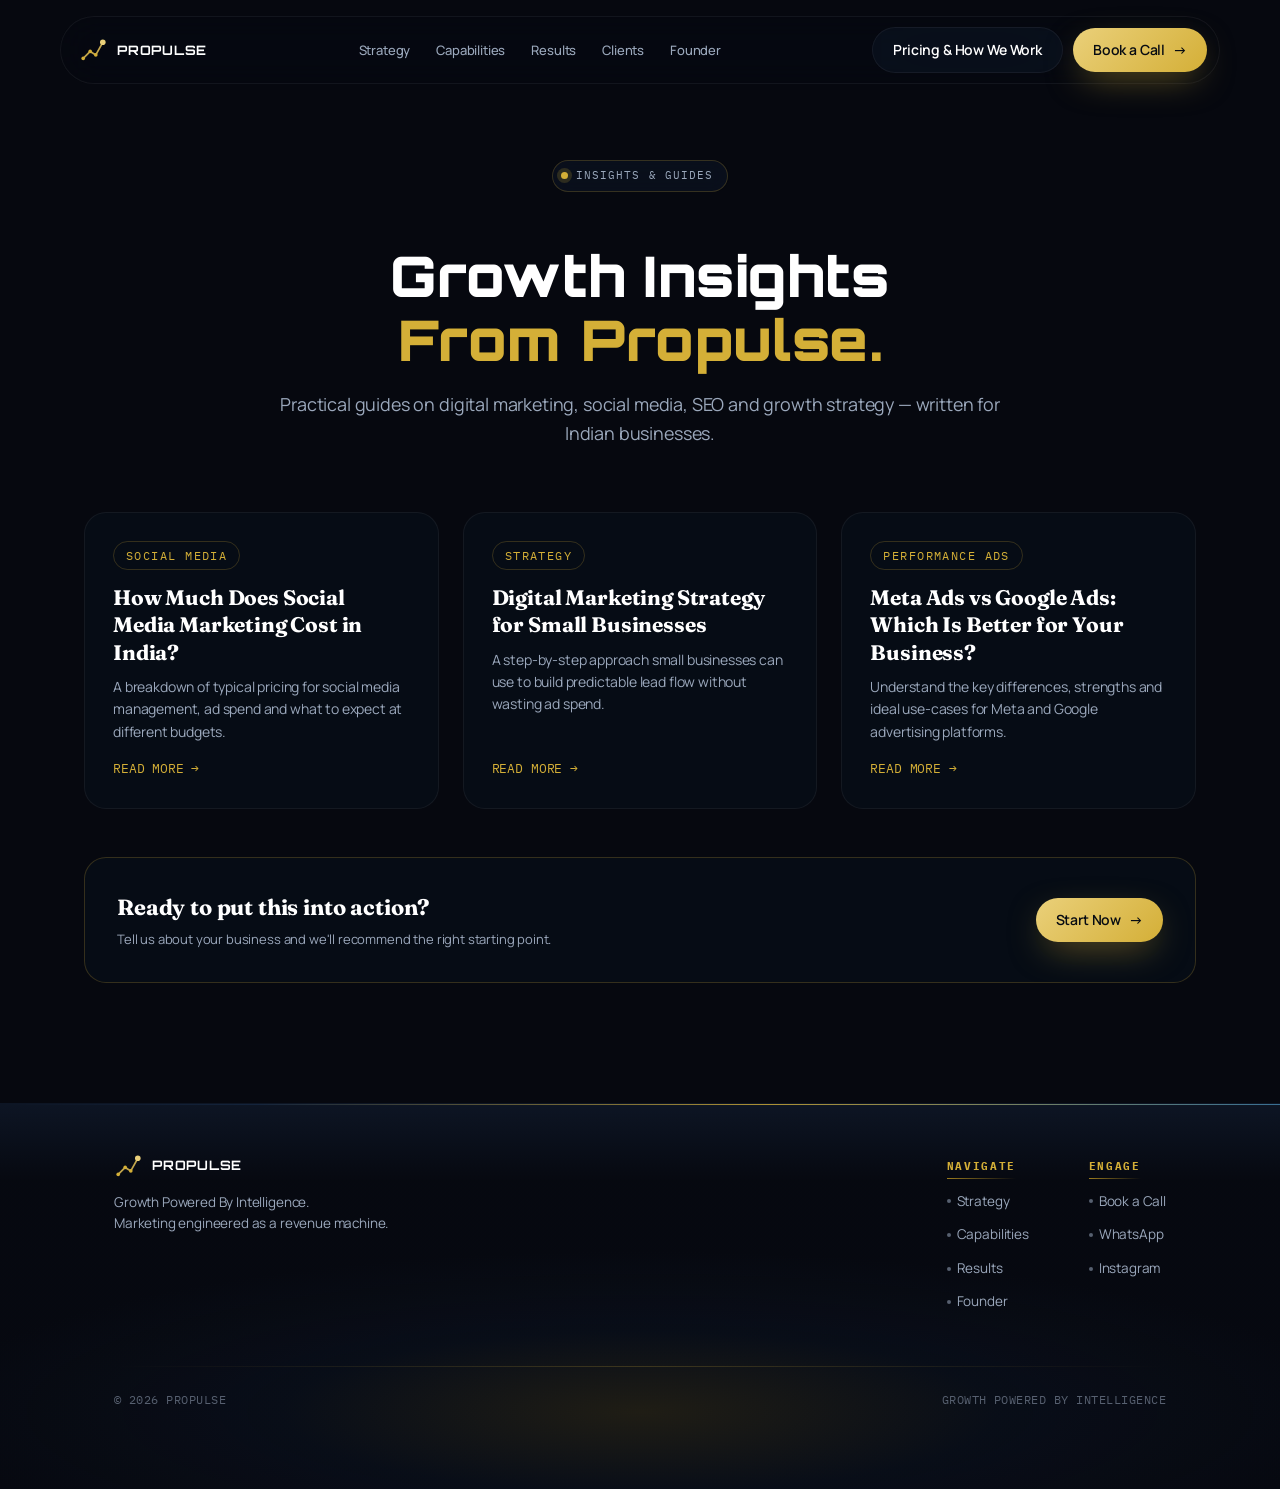
==== commit 5d4b7e0e: "Add Instagram link to footer across all pages" ====
--- a/blog/index.html
+++ b/blog/index.html
@@ -111,7 +111,7 @@
       </div>
       <div class="foot-cols">
         <div class="foot-col"><h6>Navigate</h6><a href="../index.html#card-strategy">Strategy</a><a href="../index.html#card-capabilities">Capabilities</a><a href="../index.html#card-results">Results</a><a href="../index.html#card-founder">Founder</a></div>
-        <div class="foot-col"><h6>Engage</h6><a href="tel:+918939535151">Book a Call</a><a href="https://wa.me/918939535151" target="_blank" rel="noopener">WhatsApp</a></div>
+        <div class="foot-col"><h6>Engage</h6><a href="tel:+918939535151">Book a Call</a><a href="https://wa.me/918939535151" target="_blank" rel="noopener">WhatsApp</a><a href="https://www.instagram.com/propulse_marketing_" target="_blank" rel="noopener">Instagram</a></div>
       </div>
     </div>
     <div class="foot-bot">
